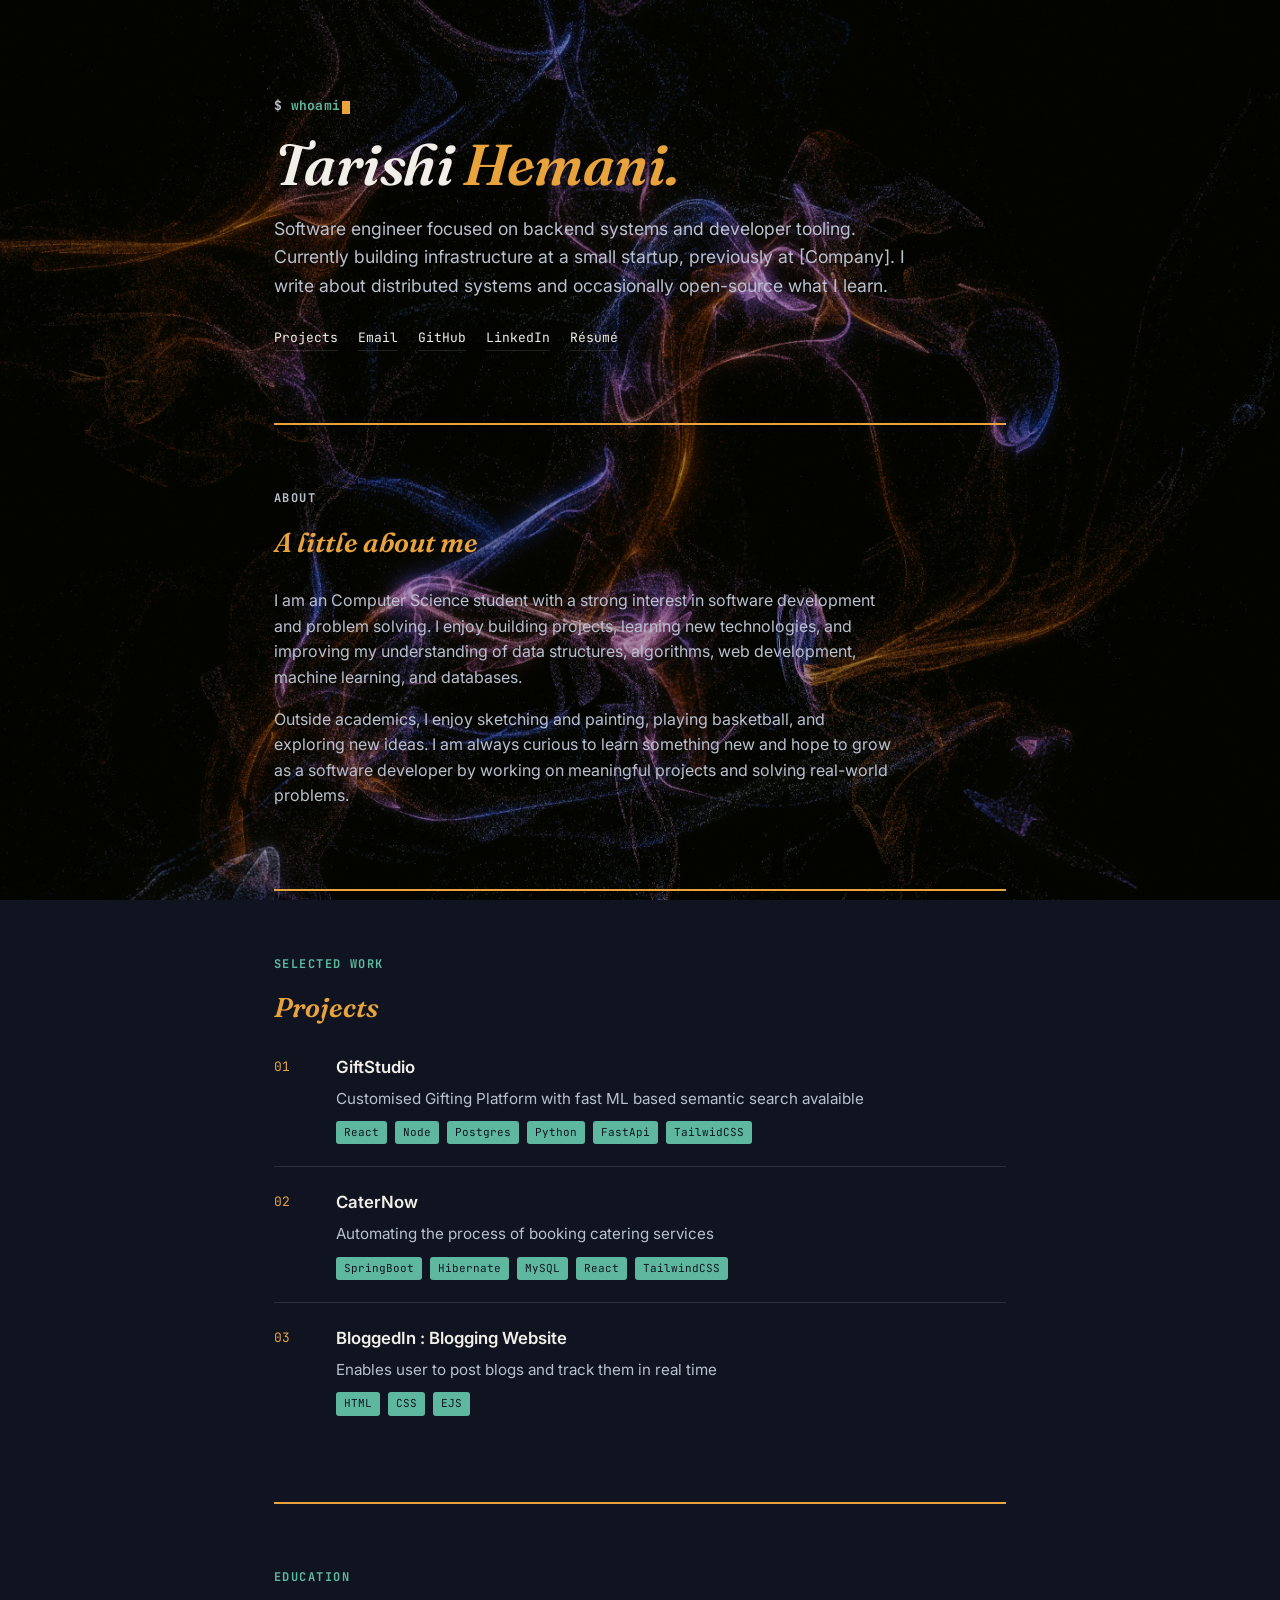
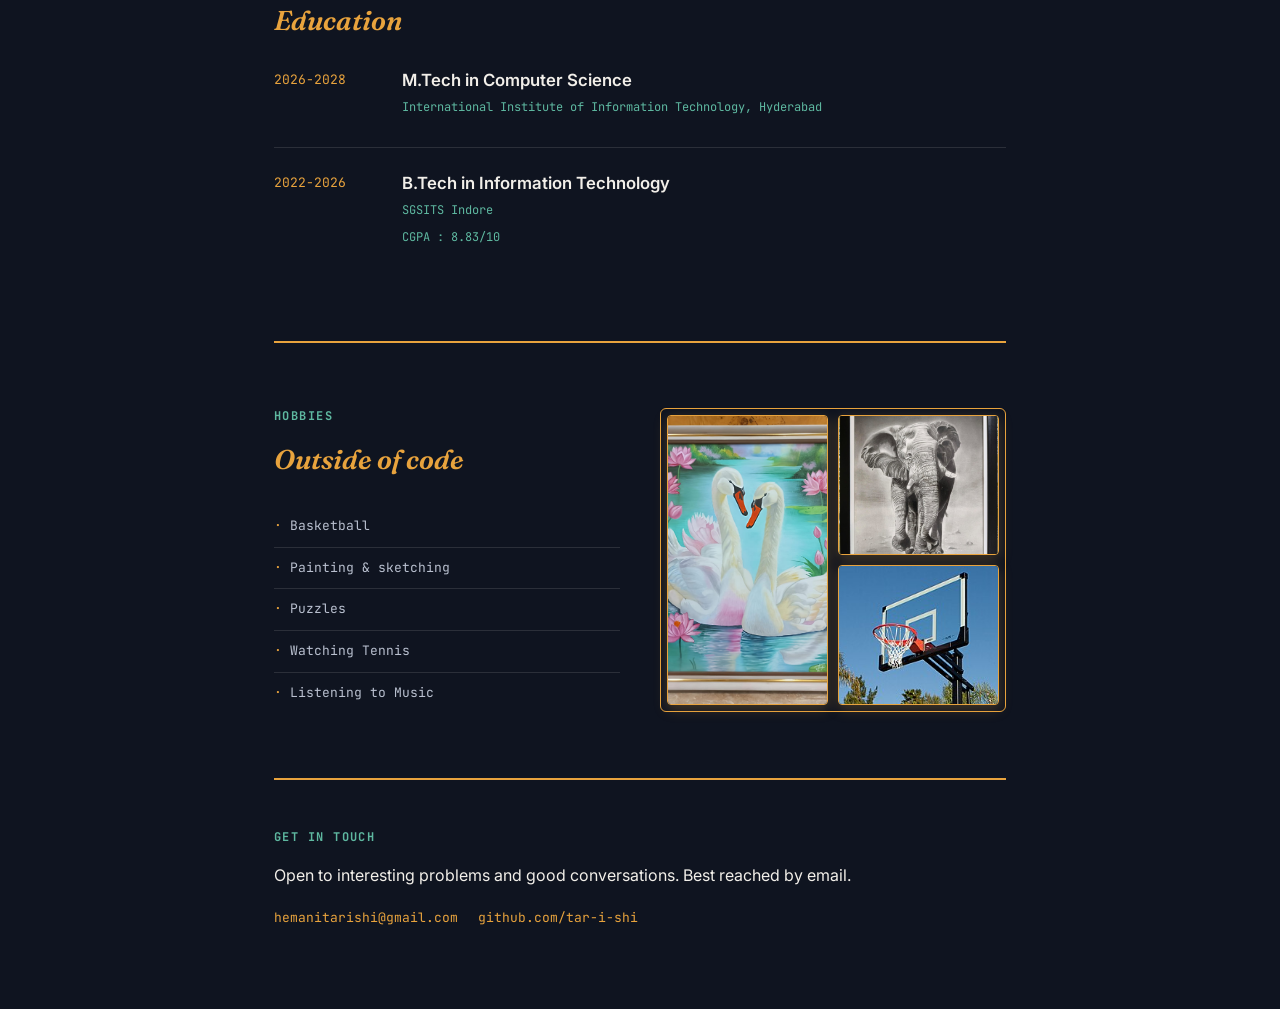
==== index.html @ 1e9b3869 "Add personal page, beautified course page, and README.md" ====
<!DOCTYPE html>
<html lang="en">
<head>
<meta charset="UTF-8">
<meta name="viewport" content="width=device-width, initial-scale=1.0">
<title>Tarishi Hemani - CSE Student</title>
<link rel="preconnect" href="https://fonts.googleapis.com">
<link rel="preconnect" href="https://fonts.gstatic.com" crossorigin>
<link href="https://fonts.googleapis.com/css2?family=Fraunces:opsz,wght@9..144,400;9..144,600;9..144,700&family=Inter:wght@400;500;600&family=JetBrains+Mono:wght@400;500&display=swap" rel="stylesheet">
<link rel="stylesheet" href="style.css">
</head>
<body>

<div class="wrap">
    
  <header class="hero">
    <p class="prompt">whoami<span class="caret"></span></p>
    <h1>Tarishi <em>Hemani.</em></h1>
    <p class="lede">Software engineer focused on backend systems and developer tooling. Currently building infrastructure at a small startup, previously at [Company]. I write about distributed systems and occasionally open-source what I learn.</p>
    <nav class="links">
      <a href="#projects">Projects</a>
      <a href="mailto:hemanitarishi@gmail.com">Email</a>
      <a href="https://www.github.com/tar-i-shi" target="_blank" rel="noopener">GitHub</a>
      <a href="https://www.linkedin.com/in/tarishi-hemani-665191262/" target="_blank" rel="noopener">LinkedIn</a>
      <a href="https://drive.google.com/file/d/138mgrifxC9zuz2wiVuCKsxEqtZywTsCP/view?usp=sharing" target="_blank" rel="noopener">Résumé</a>
    </nav>
  </header>


  <section class="about">
    <p class="eyebrow">About</p>
    <h2>A little about me</h2>

    <p>I am an Computer Science student with a strong interest in software development and problem solving. I enjoy building projects, learning new technologies, and improving my understanding of data structures, algorithms, web development, machine learning, and databases.</p>

    <p>Outside academics, I enjoy sketching and painting, playing basketball, and exploring new ideas. I am always curious to learn something new and hope to grow as a software developer by working on meaningful projects and solving real-world problems.</p>
</section>
  <section id="projects">
    <p class="eyebrow">Selected work</p>
    <h2>Projects</h2>

    <div class="project">
      <span class="idx">01</span>
      <div>
        <h3><a href="https://gift-studio.vercel.app/" target="_blank" rel="noopener">GiftStudio</a></h3>
        <p>Customised Gifting Platform with fast ML based semantic search avalaible</p>
        <div class="tags"><span>React</span><span>Node</span><span>Postgres</span><span>Python</span><span>FastApi</span><span>TailwidCSS</span></div>
      </div>
    </div>

    <div class="project">
      <span class="idx">02</span>
      <div>
        <h3><a href="https://github.com/tar-i-shi/CaterNow_Catering_Services" target="_blank" rel="noopener">CaterNow</a></h3>
        <p>Automating the process of booking catering services</p>
        <div class="tags"><span>SpringBoot</span><span>Hibernate</span><span>MySQL</span><span>React</span><span>TailwindCSS</span></div>
      </div>
    </div>

    <div class="project">
      <span class="idx">03</span>
      <div>
        <h3><a href="https://github.com/tar-i-shi/Blogging_Website" target="_blank" rel="noopener">BloggedIn : Blogging Website</a></h3>
        <p>Enables user to post blogs and track them in real time</p>
        <div class="tags"><span>HTML</span><span>CSS</span><span>EJS</span></div>
      </div>
    </div>
  </section>
    <section id="education">
    <p class="eyebrow">Education</p>
    <h2>Education</h2>

    <div class="edu-item">
      <span class="edu-year">2026-2028</span>
      <div>
        <h3>M.Tech in Computer Science</h3>
        <p class="edu-place">International Institute of Information Technology, Hyderabad</p>
      </div>
    </div>

    <div class="edu-item">
      <span class="edu-year">2022-2026</span>
      <div>
        <h3>B.Tech in Information Technology</h3>
        <p class="edu-place">SGSITS Indore</p>
        <p class="edu-place">CGPA : 8.83/10</p>
      </div>
    </div>
  </section>

    <section class="hobbies-gallery">
    <div class="hobbies">
      <p class="eyebrow">Hobbies</p>
      <h2>Outside of code</h2>
      <ul class="hobby-list">
        <li>Basketball</li>
        <li>Painting &amp; sketching</li>
        <li>Puzzles</li>
        <li>Watching Tennis</li>
        <li>Listening to Music</li>
      </ul>
    </div>

    <div class="gallery">
      <div class="gallery-grid">
        <img src="gallery2.jpeg" alt="Basketball">
        <img src="gallery3.jpeg" alt="Painting">
        <img src="gallery1.jpg" alt="Sketching">
      </div>
    </div>
  </section>

  <footer>
    <p class="eyebrow">Get in touch</p>
    <p>Open to interesting problems and good conversations. Best reached by email.</p>
    <nav class="links">
      <a href="mailto:hemanitarishi@gmail.com>jordan@example.com"> hemanitarishi@gmail.com </a>
      <a href="https://www.github.com/tar-i-shi" target="_blank" rel="noopener">github.com/tar-i-shi</a>
    </nav>
  </footer>
</div>

</body>
</html>
---- style.css ----
:root {
    --ink: #0f1420;
    --ink-soft: #171d2c;
    --paper: #f2efe9;
    --paper-dim: #b9c0cf;
    --gold: #e8a33d;
    --mint: #5eb8a0;
    --line: rgba(242,239,233,0.12);
    --max-w: 780px;
  }
 
  * { box-sizing: border-box; }
 
  html { scroll-behavior: smooth; }
 
  body {
    margin: 0;
    color: var(--paper);
    font-family: 'Inter', sans-serif;
    font-size: 16px;
    line-height: 1.6;
    background-image: url("bg.jpg");
    background-color: var(--ink);
    background-size: cover;
    background-position: center;
    background-attachment: fixed;
    background-repeat: no-repeat;
  }
 
  ::selection { background: var(--gold); color: var(--ink); }
 
  a { color: var(--mint); text-decoration: none; }
  a:hover { text-decoration: underline; }
  a:focus-visible, button:focus-visible {
    outline: 2px solid var(--gold);
    outline-offset: 3px;
  }
 
  .wrap {
    max-width: var(--max-w);
    margin: 0 auto;
    padding: 0 24px;
  }
 
  header.hero {
    padding: 96px 0 72px;
    border-bottom: 2px solid var(--gold);
  }
 
  .prompt {
    font-family: 'JetBrains Mono', monospace;
    font-size: 13px;
    color: var(--mint);
    letter-spacing: 0.02em;
    margin: 0 0 18px;
    font-weight: 700;
  }
  .prompt::before { content: "$ "; color: var(--paper-dim); }
  .caret {
    display: inline-block;
    width: 8px; height: 1em;
    background: var(--gold);
    margin-left: 2px;
    vertical-align: text-bottom;
    animation: blink 1s steps(1) infinite;
    font-weight: 700;
  }
  @keyframes blink { 50% { opacity: 0; } }
 
  h1 {
    font-family: 'Fraunces', serif;
    font-weight: 600;
    font-size: clamp(2.4rem, 6vw, 3.6rem);
    line-height: 1.05;
    margin: 0 0 20px;
    letter-spacing: -0.01em;
    font-style: italic;
  }
  h1 em {
    font-style: italic;
    color: var(--gold);
  }
 
  .lede {
    font-size: 1.1rem;
    color: var(--paper-dim);
    max-width: 58ch;
    margin: 0 0 28px;
  }
 
  .links {
    display: flex;
    gap: 20px;
    flex-wrap: wrap;
    font-family: 'JetBrains Mono', monospace;
    font-size: 13px;
  }
  .links a { color: var(--paper); border-bottom: 1px solid var(--line); padding-bottom: 2px; }
  .links a:hover { border-color: var(--gold); color: var(--gold); text-decoration: none; }
 
  section { padding: 64px 0; border-bottom: 2px solid var(--gold); }
  section:last-of-type { border-bottom: none; }
 
  .eyebrow {
    font-family: 'JetBrains Mono', monospace;
    font-size: 12px;
    text-transform: uppercase;
    letter-spacing: 0.12em;
    color: var(--mint);
    margin: 0 0 12px;
    font-weight:700;
  }
 
  h2 {
    font-family: 'Fraunces', serif;
    font-weight: 600;
    font-size: 1.7rem;
    margin: 0 0 24px;
    font-style: italic;
    color: var(--gold);
  }
 
  .about p { color: var(--paper-dim); max-width: 62ch; }
  .about p + p { margin-top: 14px; }
 
  .project {
    display: grid;
    grid-template-columns: 44px 1fr;
    gap: 4px 18px;
    padding: 22px 0;
    border-top: 1px solid var(--line);
  }
  .project:first-of-type { 
    border-top: none; 
    padding-top: 0; 
}
 
  .project .idx {
    font-family: 'JetBrains Mono', monospace;
    color: var(--gold);
    font-size: 13px;
    padding-top: 3px;
  }
 
  .project h3 {
    font-family: 'Inter', sans-serif;
    font-weight: 600;
    font-size: 1.05rem;
    margin: 0 0 6px;
    color: var(--paper);
  }
  .project h3 a { color: inherit; }
  .project h3 a:hover { color: var(--mint); }
 
  .project p {
    margin: 0 0 10px;
    color: var(--paper-dim);
    font-size: 0.95rem;
    max-width: 56ch;
  }
 
  .tags {
    display: flex;
    gap: 8px;
    flex-wrap: wrap;
  }
  .tags span {
    font-family: 'JetBrains Mono', monospace;
    font-size: 11px;
    color: var(--ink);
    background: var(--mint);
    padding: 3px 8px;
    border-radius: 3px;
  }

.hobbies-gallery {
  display: grid;
  grid-template-columns: 1fr 1fr;
  gap: 40px;
  align-items: center;
}

.hobby-list {
  list-style: none;
  margin: 0;
  padding: 0;
  font-family: 'JetBrains Mono', monospace;
  font-size: 13px;
  color: var(--paper-dim);
}
.hobby-list li {
  padding: 10px 0;
  border-top: 1px solid var(--line);
  transition: color 0.2s ease;
}
.hobby-list li:first-child { border-top: none; }
.hobby-list li::before {
  content: "· ";
  color: var(--gold);
}
.hobby-list li:hover {
  color: var(--paper);
}
.gallery-grid {
  display: grid;
  grid-template-columns: 1fr 1fr;
  grid-template-rows: 140px 140px;
  gap: 10px;
  max-width: 360px;
  margin: 0 auto;
  border: 1px solid var(--gold);
  padding: 6px;
  border-radius: 6px;
}
.gallery-grid img {
  width: 100%;
  height: 100%;
  object-fit: cover;
  object-position: center;
  border-radius: 4px;
  box-shadow: 0 4px 14px rgba(232,163,61,0.25);
  transition: transform 0.25s ease, box-shadow 0.25s ease;
  border: 1px solid var(--gold);
}
.gallery-grid img:first-child {
  grid-row: span 2;
}
.gallery-grid img:hover {
  transform: scale(1.04);
  box-shadow: 0 6px 20px rgba(232,163,61,0.45);
}
@media (max-width: 560px) {
  .hobbies-gallery {
    grid-template-columns: 1fr;
    gap: 24px;
  }
  .gallery-grid { max-width: 100%; margin-left: 0; }
}
 
  footer {
    padding: 48px 0 80px;
    border-top:2px solid var(--gold);;

   
  }
  footer .eyebrow { margin-bottom: 16px; }
  footer p { margin: 0 0 20px; }
  footer .links a { border: none; padding: 0; color: var(--gold); }
 
  @media (max-width: 560px) {
    header.hero { padding: 64px 0 48px; }
    section { padding: 48px 0; }
    .project { grid-template-columns: 28px 1fr; }
  }
 
  @media (prefers-reduced-motion: reduce) {
    .caret { animation: none; }
    html { scroll-behavior: auto; }
  }
  .edu-item {
  display: grid;
  grid-template-columns: 110px 1fr;
  gap: 4px 18px;
  padding: 22px 0;
  border-top: 1px solid var(--line);
}
.edu-item:first-of-type { border-top: none; padding-top: 0; }

.edu-year {
  font-family: 'JetBrains Mono', monospace;
  color: var(--gold);
  font-size: 13px;
  padding-top: 3px;
}

.edu-item h3 {
  font-family: 'Inter', sans-serif;
  font-weight: 600;
  font-size: 1.05rem;
  margin: 0 0 4px;
  color: var(--paper);
}

.edu-place {
  font-family: 'JetBrains Mono', monospace;
  font-size: 12px;
  color: var(--mint);
  margin: 0 0 8px;
}

@media (max-width: 560px) {
  .edu-item { grid-template-columns: 80px 1fr; }
}
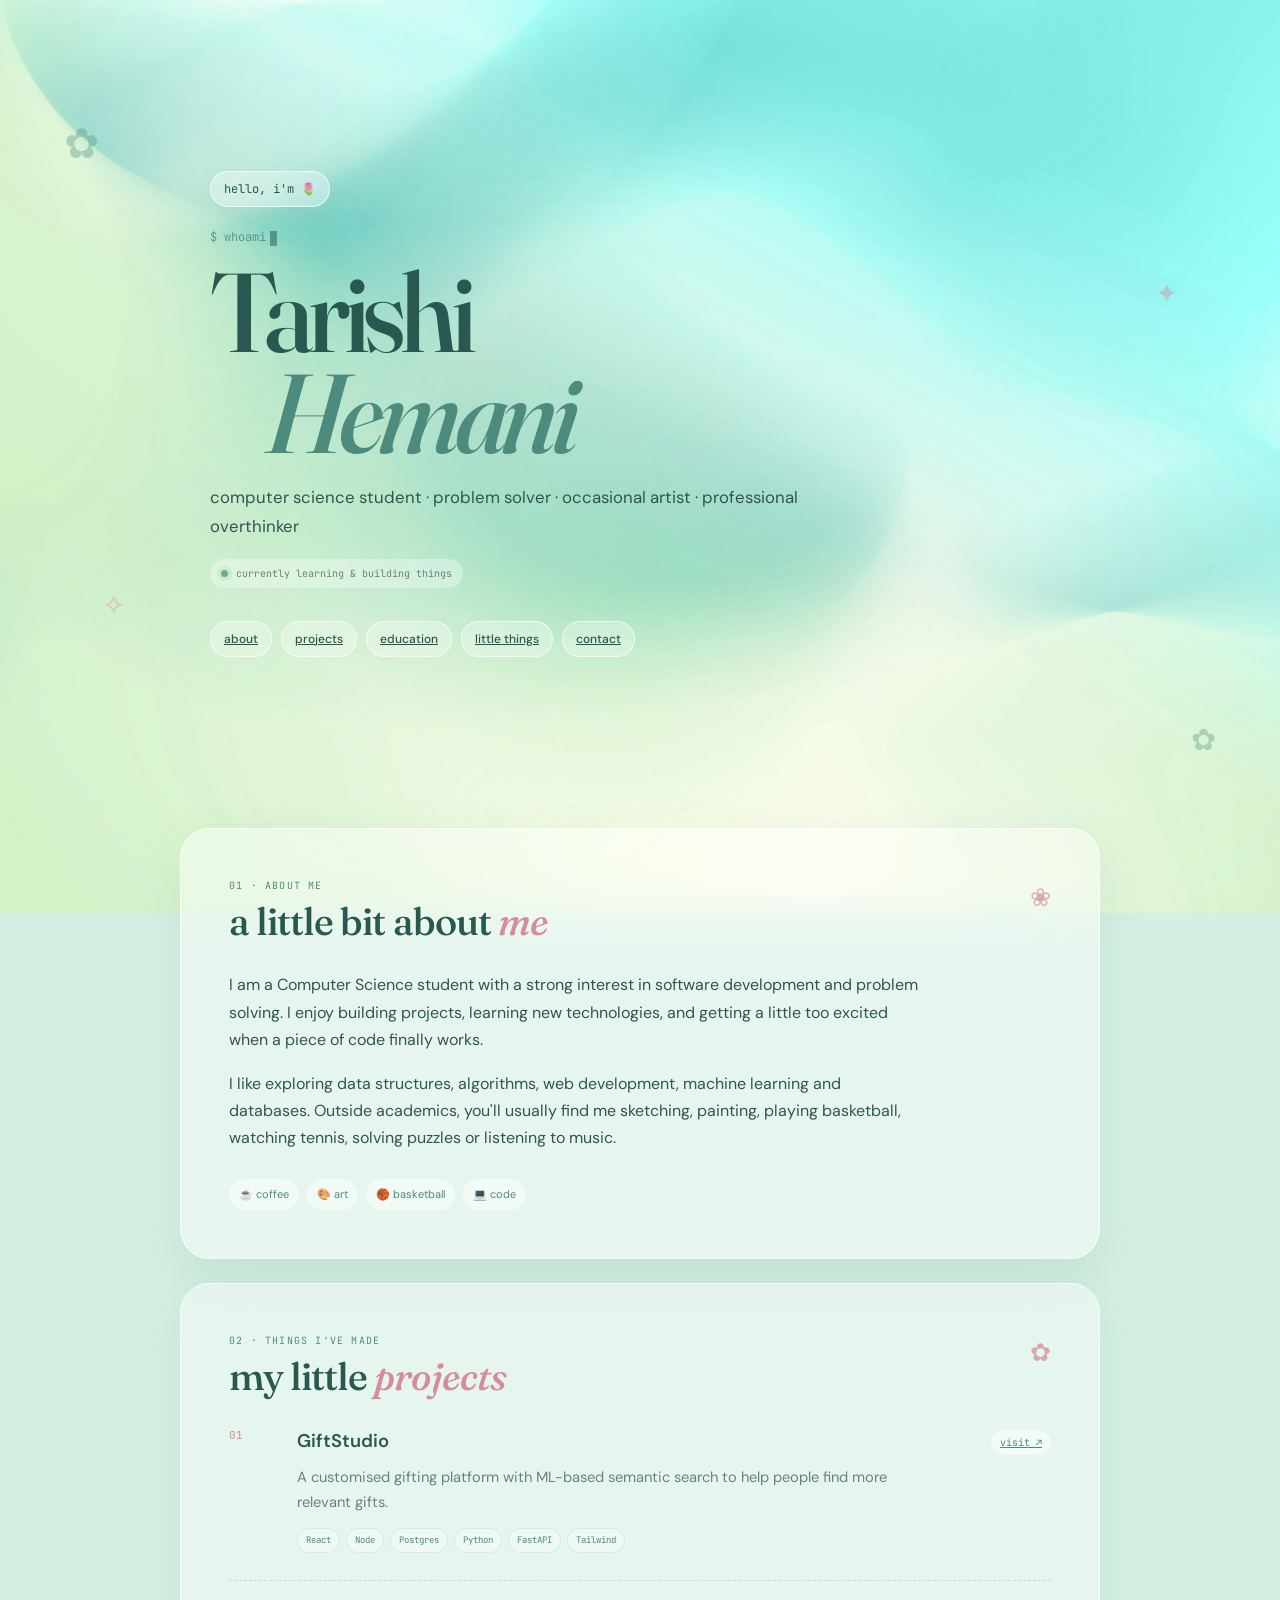
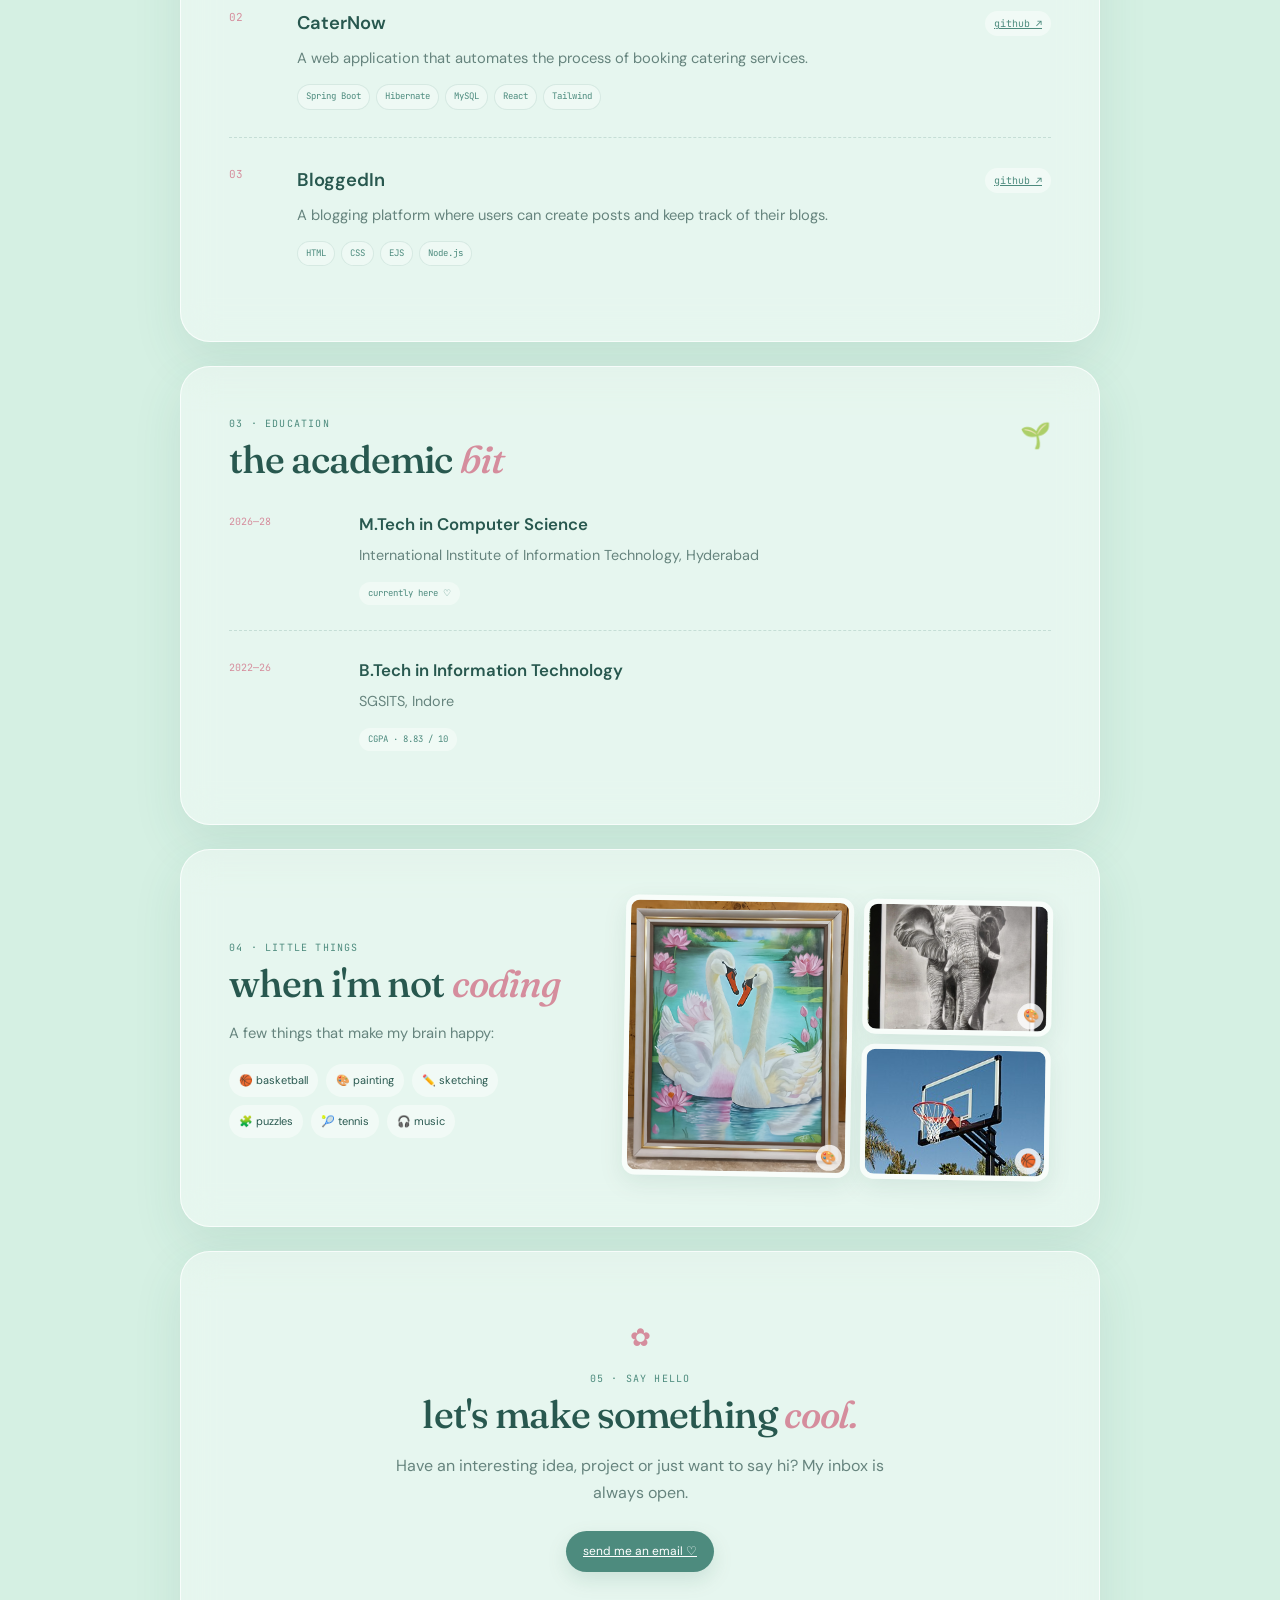
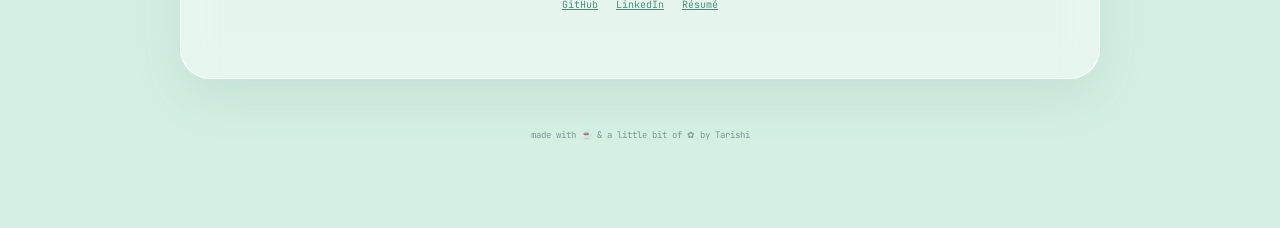
==== commit 96c24fac: "Made personal profile changes" ====
--- a/index.html
+++ b/index.html
@@ -1,123 +1,400 @@
 <!DOCTYPE html>
 <html lang="en">
 <head>
-<meta charset="UTF-8">
-<meta name="viewport" content="width=device-width, initial-scale=1.0">
-<title>Tarishi Hemani - CSE Student</title>
-<link rel="preconnect" href="https://fonts.googleapis.com">
-<link rel="preconnect" href="https://fonts.gstatic.com" crossorigin>
-<link href="https://fonts.googleapis.com/css2?family=Fraunces:opsz,wght@9..144,400;9..144,600;9..144,700&family=Inter:wght@400;500;600&family=JetBrains+Mono:wght@400;500&display=swap" rel="stylesheet">
-<link rel="stylesheet" href="style.css">
+  <meta charset="UTF-8">
+  <meta name="viewport" content="width=device-width, initial-scale=1.0">
+
+  <title>Tarishi Hemani ♡</title>
+
+  <link rel="preconnect" href="https://fonts.googleapis.com">
+  <link rel="preconnect" href="https://fonts.gstatic.com" crossorigin>
+
+  <link href="https://fonts.googleapis.com/css2?family=DM+Sans:wght@400;500;600;700&family=Fraunces:opsz,wght@9..144,400;9..144,500;9..144,600&family=JetBrains+Mono:wght@400;500&display=swap" rel="stylesheet">
+
+  <link rel="stylesheet" href="style.css">
 </head>
+
 <body>
 
+<div class="background"></div>
+
+<div class="floating flower flower-one">✿</div>
+<div class="floating flower flower-two">✿</div>
+<div class="floating star star-one">✦</div>
+<div class="floating star star-two">✧</div>
+
 <div class="wrap">
-    
+
+  <!-- HERO -->
+
   <header class="hero">
-    <p class="prompt">whoami<span class="caret"></span></p>
-    <h1>Tarishi <em>Hemani.</em></h1>
-    <p class="lede">Software engineer focused on backend systems and developer tooling. Currently building infrastructure at a small startup, previously at [Company]. I write about distributed systems and occasionally open-source what I learn.</p>
-    <nav class="links">
-      <a href="#projects">Projects</a>
-      <a href="mailto:hemanitarishi@gmail.com">Email</a>
-      <a href="https://www.github.com/tar-i-shi" target="_blank" rel="noopener">GitHub</a>
-      <a href="https://www.linkedin.com/in/tarishi-hemani-665191262/" target="_blank" rel="noopener">LinkedIn</a>
-      <a href="https://drive.google.com/file/d/138mgrifxC9zuz2wiVuCKsxEqtZywTsCP/view?usp=sharing" target="_blank" rel="noopener">Résumé</a>
+
+    <div class="hello">
+      <span>hello, i'm</span> 🌷
+    </div>
+
+    <p class="prompt">
+      whoami<span class="caret"></span>
+    </p>
+
+    <h1>
+      Tarishi
+      <span>Hemani</span>
+    </h1>
+
+    <p class="hero-text">
+      computer science student · problem solver ·
+      occasional artist · professional overthinker
+    </p>
+
+    <div class="currently">
+      <span class="dot"></span>
+      currently learning & building things
+    </div>
+
+    <nav class="nav">
+      <a href="#about">about</a>
+      <a href="#projects">projects</a>
+      <a href="#education">education</a>
+      <a href="#hobbies">little things</a>
+      <a href="#contact">contact</a>
     </nav>
+
   </header>
 
 
-  <section class="about">
-    <p class="eyebrow">About</p>
-    <h2>A little about me</h2>
-
-    <p>I am an Computer Science student with a strong interest in software development and problem solving. I enjoy building projects, learning new technologies, and improving my understanding of data structures, algorithms, web development, machine learning, and databases.</p>
-
-    <p>Outside academics, I enjoy sketching and painting, playing basketball, and exploring new ideas. I am always curious to learn something new and hope to grow as a software developer by working on meaningful projects and solving real-world problems.</p>
-</section>
-  <section id="projects">
-    <p class="eyebrow">Selected work</p>
-    <h2>Projects</h2>
-
-    <div class="project">
-      <span class="idx">01</span>
+  <!-- ABOUT -->
+
+  <section id="about" class="card about">
+
+    <div class="section-top">
       <div>
-        <h3><a href="https://gift-studio.vercel.app/" target="_blank" rel="noopener">GiftStudio</a></h3>
-        <p>Customised Gifting Platform with fast ML based semantic search avalaible</p>
-        <div class="tags"><span>React</span><span>Node</span><span>Postgres</span><span>Python</span><span>FastApi</span><span>TailwidCSS</span></div>
-      </div>
-    </div>
-
-    <div class="project">
-      <span class="idx">02</span>
+        <p class="eyebrow">01 · about me</p>
+        <h2>a little bit about <em>me</em></h2>
+      </div>
+
+      <span class="tiny-flower">❀</span>
+    </div>
+
+    <div class="about-content">
+
+      <p>
+        I am a Computer Science student with a strong interest in software
+        development and problem solving. I enjoy building projects, learning
+        new technologies, and getting a little too excited when a piece of
+        code finally works.
+      </p>
+
+      <p>
+        I like exploring data structures, algorithms, web development,
+        machine learning and databases. Outside academics, you'll usually
+        find me sketching, painting, playing basketball, watching tennis,
+        solving puzzles or listening to music.
+      </p>
+
+    </div>
+
+    <div class="mini-tags">
+      <span>☕ coffee</span>
+      <span>🎨 art</span>
+      <span>🏀 basketball</span>
+      <span>💻 code</span>
+    </div>
+
+  </section>
+
+
+  <!-- PROJECTS -->
+
+  <section id="projects" class="card">
+
+    <div class="section-top">
       <div>
-        <h3><a href="https://github.com/tar-i-shi/CaterNow_Catering_Services" target="_blank" rel="noopener">CaterNow</a></h3>
-        <p>Automating the process of booking catering services</p>
-        <div class="tags"><span>SpringBoot</span><span>Hibernate</span><span>MySQL</span><span>React</span><span>TailwindCSS</span></div>
-      </div>
-    </div>
-
-    <div class="project">
-      <span class="idx">03</span>
+        <p class="eyebrow">02 · things i've made</p>
+        <h2>my little <em>projects</em></h2>
+      </div>
+
+      <span class="tiny-flower">✿</span>
+    </div>
+
+
+    <div class="projects">
+
+
+      <article class="project">
+
+        <div class="project-number">01</div>
+
+        <div class="project-main">
+
+          <div class="project-heading">
+            <h3>GiftStudio</h3>
+
+            <a href="https://gift-studio.vercel.app/"
+               target="_blank"
+               rel="noopener">
+              visit ↗
+            </a>
+          </div>
+
+          <p>
+            A customised gifting platform with ML-based semantic search
+            to help people find more relevant gifts.
+          </p>
+
+          <div class="tags">
+            <span>React</span>
+            <span>Node</span>
+            <span>Postgres</span>
+            <span>Python</span>
+            <span>FastAPI</span>
+            <span>Tailwind</span>
+          </div>
+
+        </div>
+
+      </article>
+
+
+      <article class="project">
+
+        <div class="project-number">02</div>
+
+        <div class="project-main">
+
+          <div class="project-heading">
+            <h3>CaterNow</h3>
+
+            <a href="https://github.com/tar-i-shi/CaterNow_Catering_Services"
+               target="_blank"
+               rel="noopener">
+              github ↗
+            </a>
+          </div>
+
+          <p>
+            A web application that automates the process of booking
+            catering services.
+          </p>
+
+          <div class="tags">
+            <span>Spring Boot</span>
+            <span>Hibernate</span>
+            <span>MySQL</span>
+            <span>React</span>
+            <span>Tailwind</span>
+          </div>
+
+        </div>
+
+      </article>
+
+
+      <article class="project">
+
+        <div class="project-number">03</div>
+
+        <div class="project-main">
+
+          <div class="project-heading">
+            <h3>BloggedIn</h3>
+
+            <a href="https://github.com/tar-i-shi/Blogging_Website"
+               target="_blank"
+               rel="noopener">
+              github ↗
+            </a>
+          </div>
+
+          <p>
+            A blogging platform where users can create posts and
+            keep track of their blogs.
+          </p>
+
+          <div class="tags">
+            <span>HTML</span>
+            <span>CSS</span>
+            <span>EJS</span>
+            <span>Node.js</span>
+          </div>
+
+        </div>
+
+      </article>
+
+    </div>
+
+  </section>
+
+
+  <!-- EDUCATION -->
+
+  <section id="education" class="card">
+
+    <div class="section-top">
       <div>
-        <h3><a href="https://github.com/tar-i-shi/Blogging_Website" target="_blank" rel="noopener">BloggedIn : Blogging Website</a></h3>
-        <p>Enables user to post blogs and track them in real time</p>
-        <div class="tags"><span>HTML</span><span>CSS</span><span>EJS</span></div>
-      </div>
-    </div>
+        <p class="eyebrow">03 · education</p>
+        <h2>the academic <em>bit</em></h2>
+      </div>
+
+      <span class="tiny-flower">🌱</span>
+    </div>
+
+
+    <div class="education">
+
+      <article class="education-item">
+
+        <div class="year">
+          2026—28
+        </div>
+
+        <div class="education-info">
+
+          <h3>M.Tech in Computer Science</h3>
+
+          <p>
+            International Institute of Information Technology,
+            Hyderabad
+          </p>
+
+          <span class="education-badge">
+            currently here ♡
+          </span>
+
+        </div>
+
+      </article>
+
+
+      <article class="education-item">
+
+        <div class="year">
+          2022—26
+        </div>
+
+        <div class="education-info">
+
+          <h3>B.Tech in Information Technology</h3>
+
+          <p>
+            SGSITS, Indore
+          </p>
+
+          <span class="education-badge">
+            CGPA · 8.83 / 10
+          </span>
+
+        </div>
+
+      </article>
+
+    </div>
+
   </section>
-    <section id="education">
-    <p class="eyebrow">Education</p>
-    <h2>Education</h2>
-
-    <div class="edu-item">
-      <span class="edu-year">2026-2028</span>
-      <div>
-        <h3>M.Tech in Computer Science</h3>
-        <p class="edu-place">International Institute of Information Technology, Hyderabad</p>
-      </div>
-    </div>
-
-    <div class="edu-item">
-      <span class="edu-year">2022-2026</span>
-      <div>
-        <h3>B.Tech in Information Technology</h3>
-        <p class="edu-place">SGSITS Indore</p>
-        <p class="edu-place">CGPA : 8.83/10</p>
-      </div>
-    </div>
+
+
+  <!-- HOBBIES -->
+
+  <section id="hobbies" class="card hobbies-card">
+
+    <div class="hobbies-text">
+
+      <p class="eyebrow">04 · little things</p>
+
+      <h2>when i'm not <em>coding</em></h2>
+
+      <p class="hobby-intro">
+        A few things that make my brain happy:
+      </p>
+
+      <div class="hobby-pills">
+        <span>🏀 basketball</span>
+        <span>🎨 painting</span>
+        <span>✏️ sketching</span>
+        <span>🧩 puzzles</span>
+        <span>🎾 tennis</span>
+        <span>🎧 music</span>
+      </div>
+
+    </div>
+
+
+    <div class="gallery">
+
+      <div class="photo photo-large">
+        <img src="gallery2.jpeg" alt="Painting">
+        <span>🎨</span>
+      </div>
+
+      <div class="photo">
+        <img src="gallery3.jpeg" alt="Painting">
+        <span>🎨</span>
+      </div>
+
+      <div class="photo">
+        <img src="gallery1.jpg" alt="Basketball">
+        <span>🏀</span>
+      </div>
+
+    </div>
+
   </section>
 
-    <section class="hobbies-gallery">
-    <div class="hobbies">
-      <p class="eyebrow">Hobbies</p>
-      <h2>Outside of code</h2>
-      <ul class="hobby-list">
-        <li>Basketball</li>
-        <li>Painting &amp; sketching</li>
-        <li>Puzzles</li>
-        <li>Watching Tennis</li>
-        <li>Listening to Music</li>
-      </ul>
-    </div>
-
-    <div class="gallery">
-      <div class="gallery-grid">
-        <img src="gallery2.jpeg" alt="Basketball">
-        <img src="gallery3.jpeg" alt="Painting">
-        <img src="gallery1.jpg" alt="Sketching">
-      </div>
-    </div>
+
+  <!-- CONTACT -->
+
+  <section id="contact" class="contact card">
+
+    <div class="contact-flower">
+      ✿
+    </div>
+
+    <p class="eyebrow">05 · say hello</p>
+
+    <h2>
+      let's make something
+      <em>cool.</em>
+    </h2>
+
+    <p>
+      Have an interesting idea, project or just want to say hi?
+      My inbox is always open.
+    </p>
+
+    <a class="email-button" href="mailto:hemanitarishi@gmail.com">
+      send me an email ♡
+    </a>
+
+    <div class="socials">
+
+      <a href="https://github.com/tar-i-shi"
+         target="_blank"
+         rel="noopener">
+        GitHub
+      </a>
+
+      <a href="https://www.linkedin.com/in/tarishi-hemani-665191262/"
+         target="_blank"
+         rel="noopener">
+        LinkedIn
+      </a>
+
+      <a href="https://drive.google.com/file/d/138mgrifxC9zuz2wiVuCKsxEqtZywTsCP/view?usp=sharing"
+         target="_blank"
+         rel="noopener">
+        Résumé
+      </a>
+
+    </div>
+
   </section>
 
+
   <footer>
-    <p class="eyebrow">Get in touch</p>
-    <p>Open to interesting problems and good conversations. Best reached by email.</p>
-    <nav class="links">
-      <a href="mailto:hemanitarishi@gmail.com>jordan@example.com"> hemanitarishi@gmail.com </a>
-      <a href="https://www.github.com/tar-i-shi" target="_blank" rel="noopener">github.com/tar-i-shi</a>
-    </nav>
+    made with ☕ & a little bit of ✿ by Tarishi
   </footer>
+
 </div>
 
 </body>
--- a/style.css
+++ b/style.css
@@ -1,293 +1,1016 @@
 :root {
-    --ink: #0f1420;
-    --ink-soft: #171d2c;
-    --paper: #f2efe9;
-    --paper-dim: #b9c0cf;
-    --gold: #e8a33d;
-    --mint: #5eb8a0;
-    --line: rgba(242,239,233,0.12);
-    --max-w: 780px;
-  }
- 
-  * { box-sizing: border-box; }
- 
-  html { scroll-behavior: smooth; }
- 
-  body {
-    margin: 0;
-    color: var(--paper);
-    font-family: 'Inter', sans-serif;
-    font-size: 16px;
-    line-height: 1.6;
-    background-image: url("bg.jpg");
-    background-color: var(--ink);
-    background-size: cover;
-    background-position: center;
-    background-attachment: fixed;
-    background-repeat: no-repeat;
-  }
- 
-  ::selection { background: var(--gold); color: var(--ink); }
- 
-  a { color: var(--mint); text-decoration: none; }
-  a:hover { text-decoration: underline; }
-  a:focus-visible, button:focus-visible {
-    outline: 2px solid var(--gold);
-    outline-offset: 3px;
-  }
- 
-  .wrap {
-    max-width: var(--max-w);
-    margin: 0 auto;
-    padding: 0 24px;
-  }
- 
-  header.hero {
-    padding: 96px 0 72px;
-    border-bottom: 2px solid var(--gold);
-  }
- 
-  .prompt {
-    font-family: 'JetBrains Mono', monospace;
-    font-size: 13px;
-    color: var(--mint);
-    letter-spacing: 0.02em;
-    margin: 0 0 18px;
-    font-weight: 700;
-  }
-  .prompt::before { content: "$ "; color: var(--paper-dim); }
-  .caret {
-    display: inline-block;
-    width: 8px; height: 1em;
-    background: var(--gold);
-    margin-left: 2px;
-    vertical-align: text-bottom;
-    animation: blink 1s steps(1) infinite;
-    font-weight: 700;
-  }
-  @keyframes blink { 50% { opacity: 0; } }
- 
-  h1 {
-    font-family: 'Fraunces', serif;
-    font-weight: 600;
-    font-size: clamp(2.4rem, 6vw, 3.6rem);
-    line-height: 1.05;
-    margin: 0 0 20px;
-    letter-spacing: -0.01em;
-    font-style: italic;
-  }
-  h1 em {
-    font-style: italic;
-    color: var(--gold);
-  }
- 
-  .lede {
-    font-size: 1.1rem;
-    color: var(--paper-dim);
-    max-width: 58ch;
-    margin: 0 0 28px;
-  }
- 
-  .links {
-    display: flex;
-    gap: 20px;
-    flex-wrap: wrap;
-    font-family: 'JetBrains Mono', monospace;
-    font-size: 13px;
-  }
-  .links a { color: var(--paper); border-bottom: 1px solid var(--line); padding-bottom: 2px; }
-  .links a:hover { border-color: var(--gold); color: var(--gold); text-decoration: none; }
- 
-  section { padding: 64px 0; border-bottom: 2px solid var(--gold); }
-  section:last-of-type { border-bottom: none; }
- 
-  .eyebrow {
-    font-family: 'JetBrains Mono', monospace;
-    font-size: 12px;
-    text-transform: uppercase;
-    letter-spacing: 0.12em;
-    color: var(--mint);
-    margin: 0 0 12px;
-    font-weight:700;
-  }
- 
-  h2 {
-    font-family: 'Fraunces', serif;
-    font-weight: 600;
-    font-size: 1.7rem;
-    margin: 0 0 24px;
-    font-style: italic;
-    color: var(--gold);
-  }
- 
-  .about p { color: var(--paper-dim); max-width: 62ch; }
-  .about p + p { margin-top: 14px; }
- 
-  .project {
-    display: grid;
-    grid-template-columns: 44px 1fr;
-    gap: 4px 18px;
-    padding: 22px 0;
-    border-top: 1px solid var(--line);
-  }
-  .project:first-of-type { 
-    border-top: none; 
-    padding-top: 0; 
-}
- 
-  .project .idx {
-    font-family: 'JetBrains Mono', monospace;
-    color: var(--gold);
-    font-size: 13px;
-    padding-top: 3px;
-  }
- 
-  .project h3 {
-    font-family: 'Inter', sans-serif;
-    font-weight: 600;
-    font-size: 1.05rem;
-    margin: 0 0 6px;
-    color: var(--paper);
-  }
-  .project h3 a { color: inherit; }
-  .project h3 a:hover { color: var(--mint); }
- 
-  .project p {
-    margin: 0 0 10px;
-    color: var(--paper-dim);
-    font-size: 0.95rem;
-    max-width: 56ch;
-  }
- 
-  .tags {
-    display: flex;
-    gap: 8px;
-    flex-wrap: wrap;
-  }
-  .tags span {
-    font-family: 'JetBrains Mono', monospace;
-    font-size: 11px;
-    color: var(--ink);
-    background: var(--mint);
-    padding: 3px 8px;
-    border-radius: 3px;
-  }
-
-.hobbies-gallery {
+  --green-dark: #28584f;
+  --green: #4d8b7e;
+  --green-light: #82b7a9;
+
+  --cream: #fffdf4;
+  --cream-dark: #f3efd9;
+
+  --pink: #d58d9d;
+  --text: #31554f;
+  --muted: #66847e;
+
+  --glass: rgba(255, 255, 255, 0.42);
+  --glass-hover: rgba(255, 255, 255, 0.58);
+
+  --border: rgba(255, 255, 255, 0.72);
+
+  --shadow: 0 18px 50px rgba(50, 105, 91, 0.11);
+
+  --max-width: 920px;
+}
+
+
+/* =========================
+   RESET
+========================= */
+
+* {
+  box-sizing: border-box;
+}
+
+html {
+  scroll-behavior: smooth;
+}
+
+body {
+  margin: 0;
+
+  font-family: "DM Sans", sans-serif;
+  color: var(--text);
+
+  line-height: 1.7;
+
+  background: #d5f0e3;
+}
+
+
+/* =========================
+   BACKGROUND
+========================= */
+
+.background {
+  position: fixed;
+  inset: 0;
+
+  z-index: -5;
+
+  background-image: url("bg.jpg");
+
+  background-size: cover;
+  background-position: center;
+  background-repeat: no-repeat;
+  background-attachment: fixed;
+
+  transform: scale(1.03);
+}
+
+
+/* soft veil */
+
+body::before {
+  content: "";
+
+  position: fixed;
+  inset: 0;
+
+  z-index: -4;
+
+  background:
+    radial-gradient(
+      circle at 15% 20%,
+      rgba(255, 255, 255, 0.22),
+      transparent 30%
+    ),
+    radial-gradient(
+      circle at 80% 70%,
+      rgba(255, 255, 255, 0.18),
+      transparent 35%
+    );
+}
+
+
+/* =========================
+   FLOATING DECORATIONS
+========================= */
+
+.floating {
+  position: fixed;
+
+  pointer-events: none;
+
+  z-index: -1;
+
+  color: rgba(77, 139, 126, 0.35);
+}
+
+.flower {
+  font-size: 42px;
+
+  animation: float 6s ease-in-out infinite;
+}
+
+.flower-one {
+  top: 12%;
+  left: 5%;
+}
+
+.flower-two {
+  bottom: 15%;
+  right: 5%;
+
+  font-size: 30px;
+
+  animation-delay: 2s;
+}
+
+.star {
+  font-size: 28px;
+
+  color: rgba(213, 141, 157, 0.45);
+
+  animation: float 5s ease-in-out infinite;
+}
+
+.star-one {
+  top: 30%;
+  right: 8%;
+}
+
+.star-two {
+  bottom: 30%;
+  left: 8%;
+
+  animation-delay: 1.5s;
+}
+
+@keyframes float {
+  0%, 100% {
+    transform: translateY(0) rotate(0);
+  }
+
+  50% {
+    transform: translateY(-12px) rotate(6deg);
+  }
+}
+
+
+/* =========================
+   WRAPPER
+========================= */
+
+.wrap {
+  width: min(var(--max-width), calc(100% - 40px));
+
+  margin: auto;
+  padding-bottom: 60px;
+}
+
+
+/* =========================
+   HERO
+========================= */
+
+.hero {
+  min-height: 92vh;
+
+  display: flex;
+  flex-direction: column;
+
+  justify-content: center;
+
+  padding: 70px 30px;
+
+  position: relative;
+}
+
+
+/* cute hello */
+
+.hello {
+  display: inline-flex;
+  align-items: center;
+  gap: 7px;
+
+  width: fit-content;
+
+  padding: 7px 13px;
+
+  margin-bottom: 20px;
+
+  border: 1px solid rgba(255,255,255,.7);
+
+  border-radius: 999px;
+
+  background: rgba(255,255,255,.35);
+
+  backdrop-filter: blur(10px);
+
+  font-size: 12px;
+  color: var(--green-dark);
+
+  box-shadow: 0 8px 25px rgba(60,100,90,.06);
+}
+
+.hello span {
+  font-family: "JetBrains Mono", monospace;
+}
+
+
+/* terminal */
+
+.prompt {
+  margin: 0 0 14px;
+
+  font-family: "JetBrains Mono", monospace;
+  font-size: 12px;
+
+  color: var(--green);
+
+  opacity: .85;
+}
+
+.prompt::before {
+  content: "$ ";
+  color: var(--muted);
+}
+
+.caret {
+  display: inline-block;
+
+  width: 7px;
+  height: 15px;
+
+  margin-left: 4px;
+
+  vertical-align: middle;
+
+  background: var(--green);
+
+  animation: blink 1s steps(1) infinite;
+}
+
+@keyframes blink {
+  50% {
+    opacity: 0;
+  }
+}
+
+
+/* title */
+
+h1 {
+  margin: 0 0 20px;
+
+  font-family: "Fraunces", serif;
+
+  font-size: clamp(4rem, 11vw, 7rem);
+
+  font-weight: 500;
+
+  line-height: .9;
+
+  letter-spacing: -.055em;
+
+  color: var(--green-dark);
+}
+
+h1 span {
+  display: block;
+
+  padding-left: 55px;
+
+  font-style: italic;
+
+  color: var(--green);
+}
+
+
+/* hero description */
+
+.hero-text {
+  max-width: 650px;
+
+  margin: 0 0 18px;
+
+  font-size: 1.05rem;
+
+  color: var(--text);
+}
+
+
+/* currently badge */
+
+.currently {
+  display: flex;
+  align-items: center;
+  gap: 8px;
+
+  width: fit-content;
+
+  margin-bottom: 28px;
+
+  padding: 6px 11px;
+
+  border-radius: 999px;
+
+  background: rgba(255,255,255,.34);
+
+  font-family: "JetBrains Mono", monospace;
+  font-size: 10px;
+
+  color: var(--muted);
+}
+
+.dot {
+  width: 7px;
+  height: 7px;
+
+  border-radius: 50%;
+
+  background: #76ad80;
+
+  box-shadow: 0 0 0 4px rgba(118,173,128,.13);
+}
+
+
+/* =========================
+   NAVIGATION
+========================= */
+
+.nav {
+  display: flex;
+  flex-wrap: wrap;
+
+  gap: 9px;
+
+  margin-top: 5px;
+}
+
+.nav a {
+  padding: 7px 13px;
+
+  border: 1px solid rgba(255,255,255,.62);
+
+  border-radius: 999px;
+
+  background: rgba(255,255,255,.3);
+
+  color: var(--green-dark);
+
+  font-size: 12px;
+  font-weight: 500;
+
+  transition: all .25s ease;
+}
+
+.nav a:hover {
+  transform: translateY(-3px);
+
+  background: rgba(255,255,255,.65);
+
+  color: var(--green);
+
+  text-decoration: none;
+
+  box-shadow: 0 8px 20px rgba(50,100,90,.08);
+}
+
+
+/* =========================
+   CARDS
+========================= */
+
+.card {
+  position: relative;
+
+  margin-bottom: 24px;
+
+  padding: 48px;
+
+  border: 1px solid var(--border);
+
+  border-radius: 30px;
+
+  background: var(--glass);
+
+  backdrop-filter: blur(18px);
+  -webkit-backdrop-filter: blur(18px);
+
+  box-shadow: var(--shadow);
+
+  transition:
+    transform .3s ease,
+    background .3s ease;
+}
+
+.card:hover {
+  background: var(--glass-hover);
+
+  transform: translateY(-3px);
+}
+
+
+/* =========================
+   HEADINGS
+========================= */
+
+.section-top {
+  display: flex;
+
+  justify-content: space-between;
+  align-items: flex-start;
+
+  margin-bottom: 30px;
+}
+
+.eyebrow {
+  margin: 0 0 7px;
+
+  font-family: "JetBrains Mono", monospace;
+
+  font-size: 10px;
+
+  text-transform: uppercase;
+
+  letter-spacing: .12em;
+
+  color: var(--green);
+}
+
+h2 {
+  margin: 0;
+
+  font-family: "Fraunces", serif;
+
+  font-size: 2.4rem;
+
+  font-weight: 500;
+
+  line-height: 1.05;
+
+  letter-spacing: -.025em;
+
+  color: var(--green-dark);
+}
+
+h2 em {
+  color: var(--pink);
+
+  font-style: italic;
+}
+
+.tiny-flower {
+  font-size: 25px;
+
+  color: var(--pink);
+
+  opacity: .75;
+}
+
+
+/* =========================
+   ABOUT
+========================= */
+
+.about-content {
+  max-width: 690px;
+}
+
+.about-content p {
+  margin: 0;
+
+  color: var(--text);
+}
+
+.about-content p + p {
+  margin-top: 17px;
+}
+
+.mini-tags {
+  display: flex;
+  flex-wrap: wrap;
+
+  gap: 8px;
+
+  margin-top: 28px;
+}
+
+.mini-tags span {
+  padding: 6px 10px;
+
+  border-radius: 999px;
+
+  background: rgba(255,255,255,.45);
+
+  color: var(--green);
+
+  font-size: 11px;
+}
+
+
+/* =========================
+   PROJECTS
+========================= */
+
+.project {
   display: grid;
-  grid-template-columns: 1fr 1fr;
-  gap: 40px;
+
+  grid-template-columns: 48px 1fr;
+
+  gap: 20px;
+
+  padding: 27px 0;
+
+  border-top: 1px dashed rgba(77,139,126,.22);
+
+  transition: padding-left .25s ease;
+}
+
+.project:first-child {
+  padding-top: 0;
+
+  border-top: none;
+}
+
+.project:hover {
+  padding-left: 7px;
+}
+
+.project-number {
+  font-family: "JetBrains Mono", monospace;
+
+  font-size: 11px;
+
+  color: var(--pink);
+}
+
+.project-heading {
+  display: flex;
+
   align-items: center;
-}
-
-.hobby-list {
-  list-style: none;
+  justify-content: space-between;
+
+  gap: 20px;
+
+  margin-bottom: 7px;
+}
+
+.project-heading h3 {
   margin: 0;
-  padding: 0;
-  font-family: 'JetBrains Mono', monospace;
-  font-size: 13px;
-  color: var(--paper-dim);
-}
-.hobby-list li {
-  padding: 10px 0;
-  border-top: 1px solid var(--line);
-  transition: color 0.2s ease;
-}
-.hobby-list li:first-child { border-top: none; }
-.hobby-list li::before {
-  content: "· ";
-  color: var(--gold);
-}
-.hobby-list li:hover {
-  color: var(--paper);
-}
-.gallery-grid {
+
+  font-size: 1.15rem;
+
+  font-weight: 600;
+
+  color: var(--green-dark);
+}
+
+.project-heading a {
+  padding: 4px 9px;
+
+  border-radius: 999px;
+
+  background: rgba(255,255,255,.42);
+
+  font-family: "JetBrains Mono", monospace;
+
+  font-size: 10px;
+
+  color: var(--green);
+
+  transition: all .2s ease;
+}
+
+.project-heading a:hover {
+  background: var(--green);
+
+  color: white;
+
+  text-decoration: none;
+}
+
+.project-main > p {
+  max-width: 620px;
+
+  margin: 0 0 13px;
+
+  font-size: .92rem;
+
+  color: var(--muted);
+}
+
+
+/* tags */
+
+.tags {
+  display: flex;
+  flex-wrap: wrap;
+
+  gap: 6px;
+}
+
+.tags span {
+  padding: 4px 8px;
+
+  border: 1px solid rgba(77,139,126,.15);
+
+  border-radius: 999px;
+
+  background: rgba(255,255,255,.3);
+
+  font-family: "JetBrains Mono", monospace;
+
+  font-size: 9px;
+
+  color: var(--green);
+}
+
+
+/* =========================
+   EDUCATION
+========================= */
+
+.education-item {
   display: grid;
-  grid-template-columns: 1fr 1fr;
-  grid-template-rows: 140px 140px;
+
+  grid-template-columns: 105px 1fr;
+
+  gap: 25px;
+
+  padding: 25px 0;
+
+  border-top: 1px dashed rgba(77,139,126,.22);
+}
+
+.education-item:first-child {
+  padding-top: 0;
+
+  border-top: none;
+}
+
+.year {
+  padding-top: 3px;
+
+  font-family: "JetBrains Mono", monospace;
+
+  font-size: 10px;
+
+  color: var(--pink);
+}
+
+.education-info h3 {
+  margin: 0 0 5px;
+
+  font-size: 1.05rem;
+
+  font-weight: 600;
+
+  color: var(--green-dark);
+}
+
+.education-info p {
+  margin: 0 0 9px;
+
+  font-size: .9rem;
+
+  color: var(--muted);
+}
+
+.education-badge {
+  display: inline-block;
+
+  padding: 4px 9px;
+
+  border-radius: 999px;
+
+  background: rgba(255,255,255,.4);
+
+  font-family: "JetBrains Mono", monospace;
+
+  font-size: 9px;
+
+  color: var(--green);
+}
+
+
+/* =========================
+   HOBBIES
+========================= */
+
+.hobbies-card {
+  display: grid;
+
+  grid-template-columns: .9fr 1.1fr;
+
+  gap: 45px;
+
+  align-items: center;
+}
+
+.hobby-intro {
+  margin: 18px 0;
+
+  font-size: .92rem;
+
+  color: var(--muted);
+}
+
+.hobby-pills {
+  display: flex;
+
+  flex-wrap: wrap;
+
+  gap: 8px;
+}
+
+.hobby-pills span {
+  padding: 7px 10px;
+
+  border-radius: 999px;
+
+  background: rgba(255,255,255,.43);
+
+  font-size: 11px;
+
+  color: var(--green-dark);
+
+  transition: transform .2s ease;
+}
+
+.hobby-pills span:hover {
+  transform: rotate(-2deg) translateY(-2px);
+}
+
+
+/* =========================
+   GALLERY
+========================= */
+
+.gallery {
+  display: grid;
+
+  grid-template-columns: 1.2fr 1fr;
+
+  grid-template-rows: 135px 135px;
+
   gap: 10px;
-  max-width: 360px;
-  margin: 0 auto;
-  border: 1px solid var(--gold);
-  padding: 6px;
-  border-radius: 6px;
-}
-.gallery-grid img {
+
+  transform: rotate(1deg);
+}
+
+.photo {
+  position: relative;
+
+  overflow: hidden;
+
+  padding: 5px;
+
+  background: rgba(255,255,255,.7);
+
+  border-radius: 13px;
+
+  box-shadow: 0 8px 25px rgba(40,90,80,.1);
+}
+
+.photo-large {
+  grid-row: span 2;
+}
+
+.photo img {
   width: 100%;
   height: 100%;
+
   object-fit: cover;
-  object-position: center;
-  border-radius: 4px;
-  box-shadow: 0 4px 14px rgba(232,163,61,0.25);
-  transition: transform 0.25s ease, box-shadow 0.25s ease;
-  border: 1px solid var(--gold);
-}
-.gallery-grid img:first-child {
-  grid-row: span 2;
-}
-.gallery-grid img:hover {
-  transform: scale(1.04);
-  box-shadow: 0 6px 20px rgba(232,163,61,0.45);
-}
-@media (max-width: 560px) {
-  .hobbies-gallery {
+
+  border-radius: 9px;
+
+  filter: saturate(.85);
+
+  transition: transform .35s ease;
+}
+
+.photo:hover img {
+  transform: scale(1.06);
+}
+
+.photo span {
+  position: absolute;
+
+  right: 8px;
+  bottom: 7px;
+
+  width: 26px;
+  height: 26px;
+
+  display: grid;
+  place-items: center;
+
+  border-radius: 50%;
+
+  background: rgba(255,255,255,.78);
+
+  font-size: 13px;
+}
+
+
+/* =========================
+   CONTACT
+========================= */
+
+.contact {
+  text-align: center;
+
+  padding: 65px 30px;
+}
+
+.contact-flower {
+  margin-bottom: 10px;
+
+  font-size: 25px;
+
+  color: var(--pink);
+}
+
+.contact h2 {
+  max-width: 550px;
+
+  margin: auto;
+}
+
+.contact > p:not(.eyebrow) {
+  max-width: 500px;
+
+  margin: 18px auto 25px;
+
+  color: var(--muted);
+}
+
+.email-button {
+  display: inline-block;
+
+  padding: 10px 17px;
+
+  border-radius: 999px;
+
+  background: var(--green);
+
+  color: white;
+
+  font-size: 12px;
+
+  box-shadow: 0 8px 20px rgba(50,110,95,.15);
+
+  transition: all .25s ease;
+}
+
+.email-button:hover {
+  transform: translateY(-3px);
+
+  background: var(--green-dark);
+
+  color: white;
+
+  text-decoration: none;
+
+  box-shadow: 0 12px 28px rgba(50,110,95,.2);
+}
+
+.socials {
+  display: flex;
+
+  justify-content: center;
+
+  gap: 18px;
+
+  margin-top: 24px;
+}
+
+.socials a {
+  font-family: "JetBrains Mono", monospace;
+
+  font-size: 10px;
+
+  color: var(--green);
+}
+
+.socials a:hover {
+  color: var(--pink);
+
+  text-decoration: none;
+}
+
+
+/* =========================
+   FOOTER
+========================= */
+
+footer {
+  padding: 25px 0;
+
+  text-align: center;
+
+  font-family: "JetBrains Mono", monospace;
+
+  font-size: 9px;
+
+  color: var(--muted);
+
+  opacity: .8;
+}
+
+
+/* =========================
+   MOBILE
+========================= */
+
+@media (max-width: 700px) {
+
+  .wrap {
+    width: calc(100% - 24px);
+  }
+
+  .hero {
+    min-height: 85vh;
+
+    padding: 60px 10px;
+  }
+
+  h1 {
+    font-size: clamp(3.5rem, 18vw, 5rem);
+  }
+
+  h1 span {
+    padding-left: 25px;
+  }
+
+  .card {
+    padding: 32px 24px;
+
+    border-radius: 23px;
+  }
+
+  h2 {
+    font-size: 2rem;
+  }
+
+  .hobbies-card {
     grid-template-columns: 1fr;
-    gap: 24px;
-  }
-  .gallery-grid { max-width: 100%; margin-left: 0; }
-}
- 
-  footer {
-    padding: 48px 0 80px;
-    border-top:2px solid var(--gold);;
-
-   
-  }
-  footer .eyebrow { margin-bottom: 16px; }
-  footer p { margin: 0 0 20px; }
-  footer .links a { border: none; padding: 0; color: var(--gold); }
- 
-  @media (max-width: 560px) {
-    header.hero { padding: 64px 0 48px; }
-    section { padding: 48px 0; }
-    .project { grid-template-columns: 28px 1fr; }
-  }
- 
-  @media (prefers-reduced-motion: reduce) {
-    .caret { animation: none; }
-    html { scroll-behavior: auto; }
-  }
-  .edu-item {
-  display: grid;
-  grid-template-columns: 110px 1fr;
-  gap: 4px 18px;
-  padding: 22px 0;
-  border-top: 1px solid var(--line);
-}
-.edu-item:first-of-type { border-top: none; padding-top: 0; }
-
-.edu-year {
-  font-family: 'JetBrains Mono', monospace;
-  color: var(--gold);
-  font-size: 13px;
-  padding-top: 3px;
-}
-
-.edu-item h3 {
-  font-family: 'Inter', sans-serif;
-  font-weight: 600;
-  font-size: 1.05rem;
-  margin: 0 0 4px;
-  color: var(--paper);
-}
-
-.edu-place {
-  font-family: 'JetBrains Mono', monospace;
-  font-size: 12px;
-  color: var(--mint);
-  margin: 0 0 8px;
-}
-
-@media (max-width: 560px) {
-  .edu-item { grid-template-columns: 80px 1fr; }
+
+    gap: 35px;
+  }
+
+  .gallery {
+    transform: none;
+  }
+
+}
+
+
+@media (max-width: 500px) {
+
+  .project {
+    grid-template-columns: 32px 1fr;
+
+    gap: 10px;
+  }
+
+  .project-heading {
+    align-items: flex-start;
+  }
+
+  .project-heading h3 {
+    font-size: 1rem;
+  }
+
+  .education-item {
+    grid-template-columns: 75px 1fr;
+
+    gap: 15px;
+  }
+
+  .gallery {
+    grid-template-rows: 110px 110px;
+  }
+
+  .floating {
+    display: none;
+  }
+
+}
+
+
+@media (prefers-reduced-motion: reduce) {
+
+  html {
+    scroll-behavior: auto;
+  }
+
+  *,
+  *::before,
+  *::after {
+    animation: none !important;
+    transition: none !important;
+  }
+
 }
